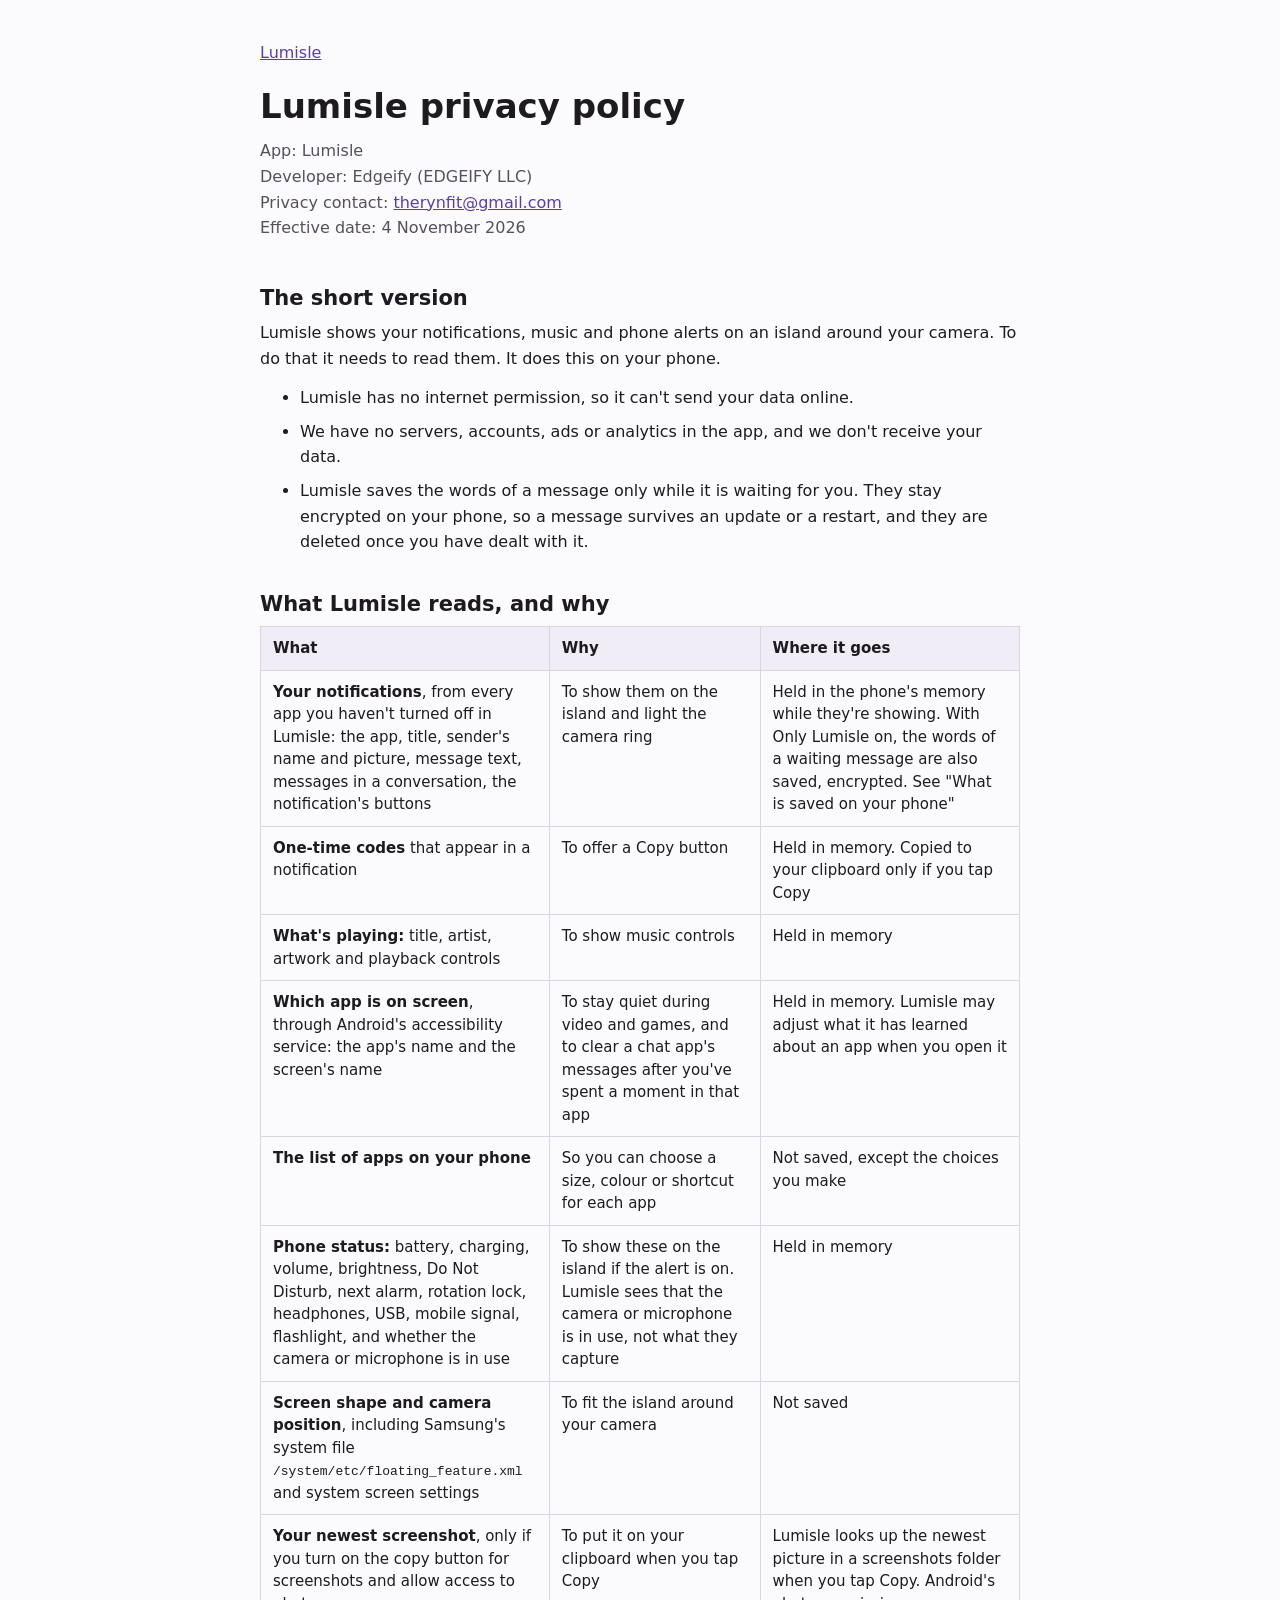
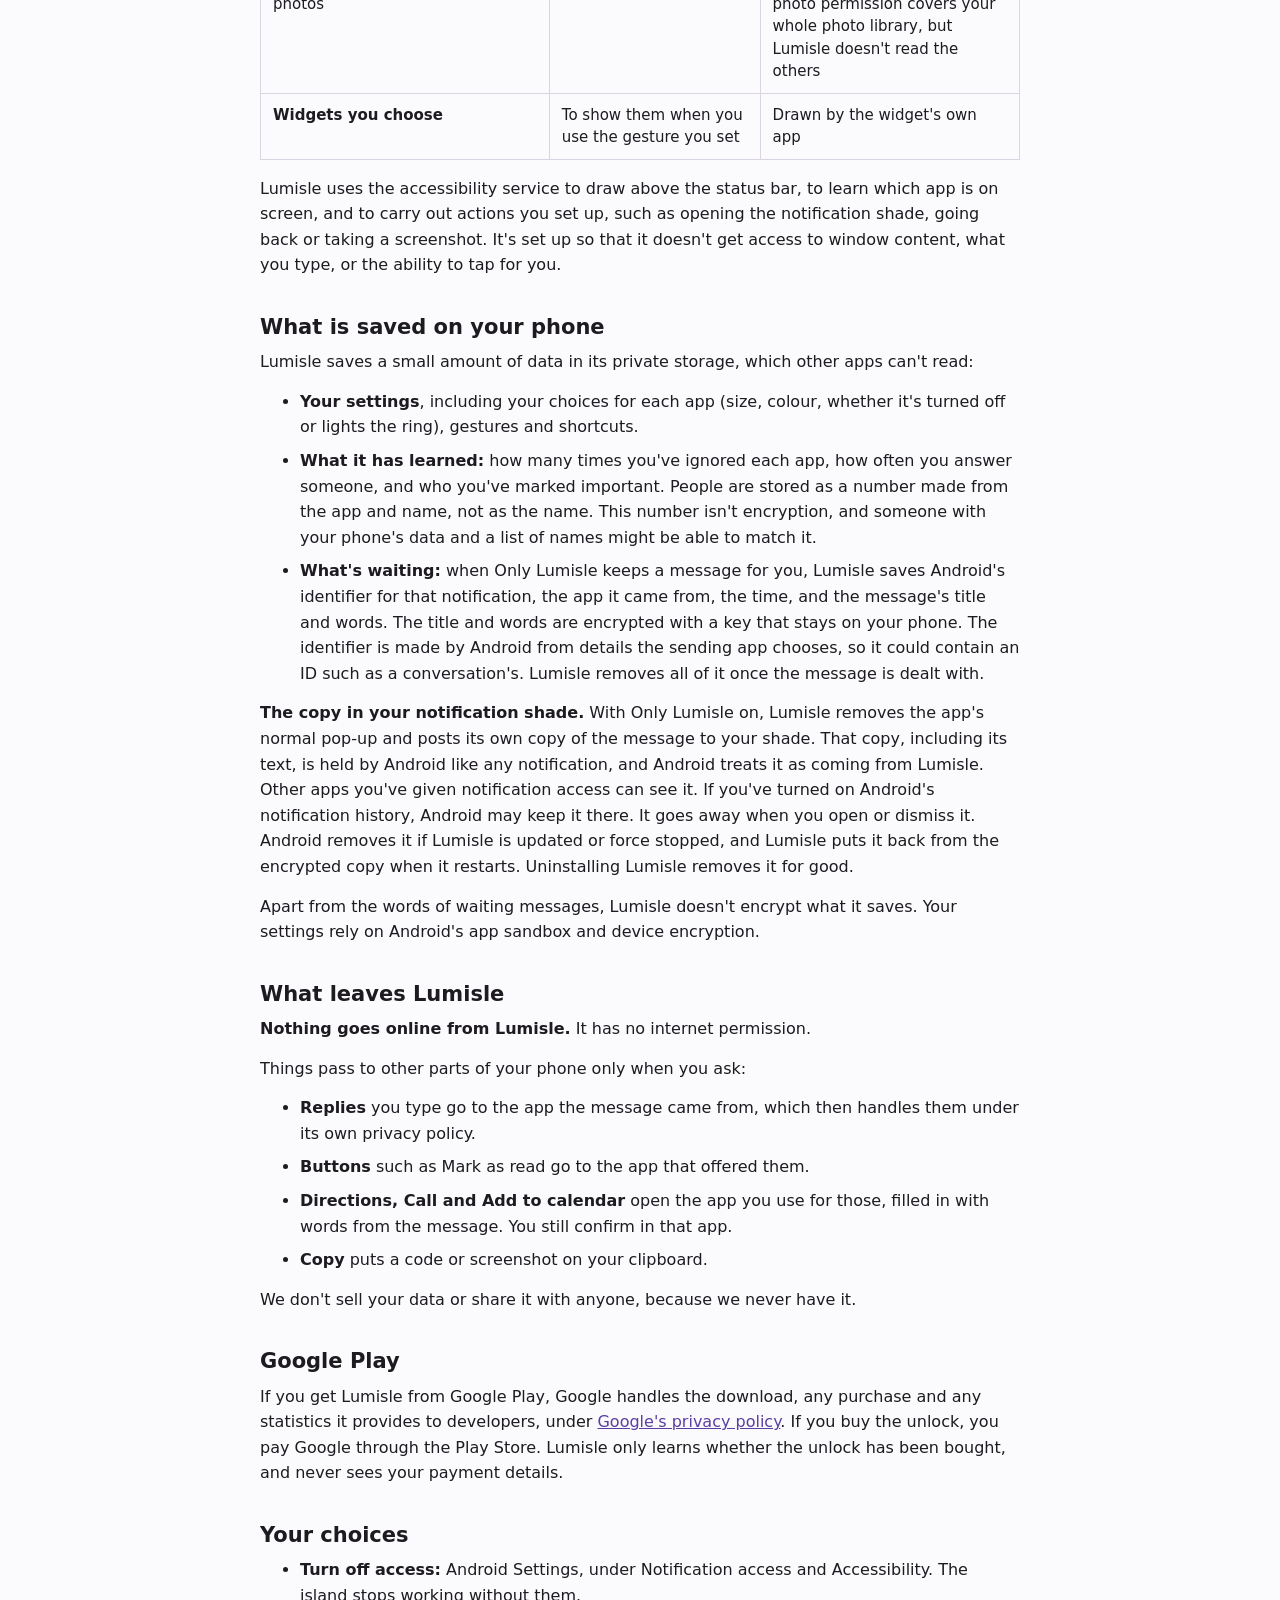
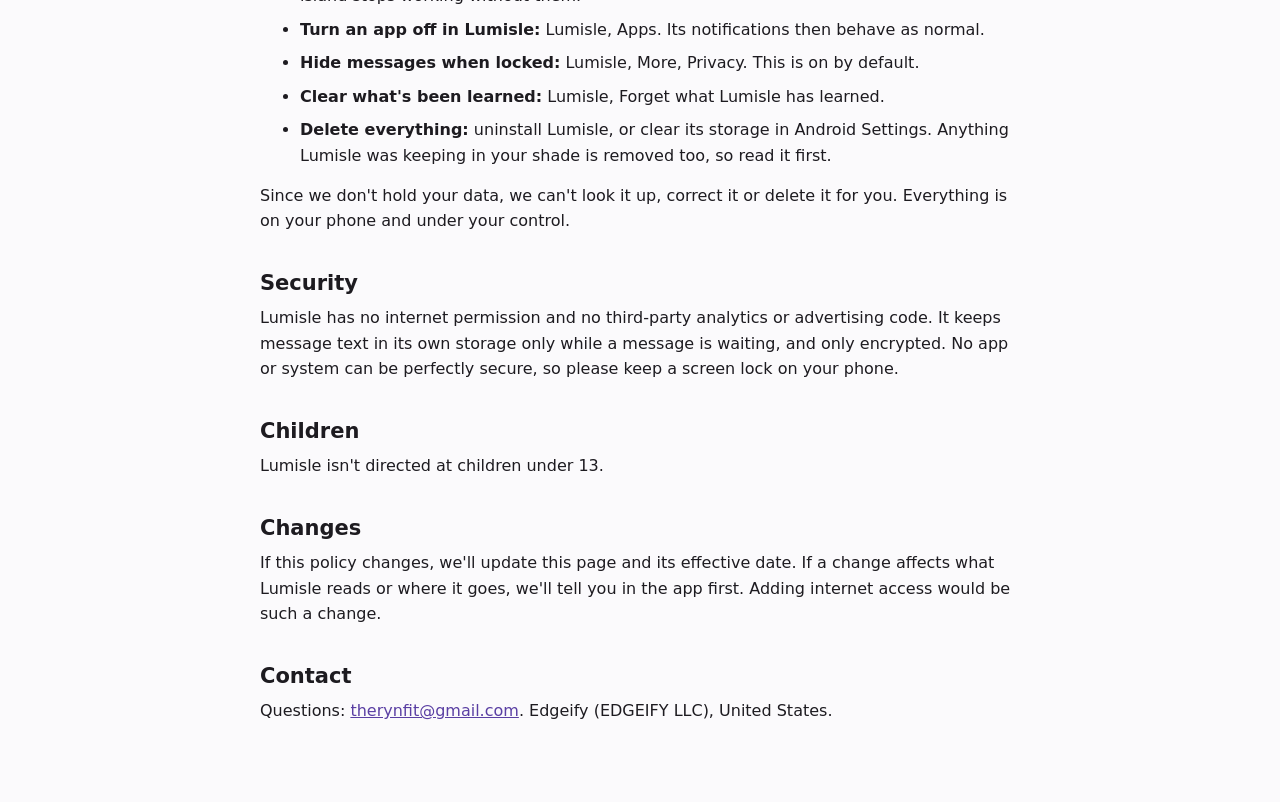
==== privacy.html @ 69b685a6 "Add Lumisle home and privacy policy pages Co-Authored-By: Claude Opus 5.5 <noreply@anthropic.com>" ====
<!doctype html>
<html lang="en">
<head>
<meta charset="utf-8">
<meta name="viewport" content="width=device-width, initial-scale=1">
<title>Lumisle privacy policy</title>
<meta name="description" content="What the Lumisle Android app reads, what it saves on your phone, and what leaves it.">
<link rel="stylesheet" href="style.css">
</head>
<body>
<main>
<p class="crumb"><a href="./">Lumisle</a></p>
<h1>Lumisle privacy policy</h1>
<p class="meta">App: Lumisle<br>Developer: Edgeify (EDGEIFY LLC)<br>Privacy contact: <a href="mailto:therynfit@gmail.com">therynfit@gmail.com</a><br>Effective date: 4 November 2026</p>

<h2>The short version</h2>
<p>Lumisle shows your notifications, music and phone alerts on an island around your camera. To do that it needs to read them. It does this on your phone.</p>
<ul>
<li>Lumisle has no internet permission, so it can't send your data online.</li>
<li>We have no servers, accounts, ads or analytics in the app, and we don't receive your data.</li>
<li>Lumisle saves the words of a message only while it is waiting for you. They stay encrypted on your phone, so a message survives an update or a restart, and they are deleted once you have dealt with it.</li>
</ul>

<h2>What Lumisle reads, and why</h2>
<div class="table">
<table>
<thead><tr><th scope="col">What</th><th scope="col">Why</th><th scope="col">Where it goes</th></tr></thead>
<tbody>
<tr><td><strong>Your notifications</strong>, from every app you haven't turned off in Lumisle: the app, title, sender's name and picture, message text, messages in a conversation, the notification's buttons</td><td>To show them on the island and light the camera ring</td><td>Held in the phone's memory while they're showing. With Only Lumisle on, the words of a waiting message are also saved, encrypted. See "What is saved on your phone"</td></tr>
<tr><td><strong>One-time codes</strong> that appear in a notification</td><td>To offer a Copy button</td><td>Held in memory. Copied to your clipboard only if you tap Copy</td></tr>
<tr><td><strong>What's playing:</strong> title, artist, artwork and playback controls</td><td>To show music controls</td><td>Held in memory</td></tr>
<tr><td><strong>Which app is on screen</strong>, through Android's accessibility service: the app's name and the screen's name</td><td>To stay quiet during video and games, and to clear a chat app's messages after you've spent a moment in that app</td><td>Held in memory. Lumisle may adjust what it has learned about an app when you open it</td></tr>
<tr><td><strong>The list of apps on your phone</strong></td><td>So you can choose a size, colour or shortcut for each app</td><td>Not saved, except the choices you make</td></tr>
<tr><td><strong>Phone status:</strong> battery, charging, volume, brightness, Do Not Disturb, next alarm, rotation lock, headphones, USB, mobile signal, flashlight, and whether the camera or microphone is in use</td><td>To show these on the island if the alert is on. Lumisle sees that the camera or microphone is in use, not what they capture</td><td>Held in memory</td></tr>
<tr><td><strong>Screen shape and camera position</strong>, including Samsung's system file <code>/system/etc/floating_feature.xml</code> and system screen settings</td><td>To fit the island around your camera</td><td>Not saved</td></tr>
<tr><td><strong>Your newest screenshot</strong>, only if you turn on the copy button for screenshots and allow access to photos</td><td>To put it on your clipboard when you tap Copy</td><td>Lumisle looks up the newest picture in a screenshots folder when you tap Copy. Android's photo permission covers your whole photo library, but Lumisle doesn't read the others</td></tr>
<tr><td><strong>Widgets you choose</strong></td><td>To show them when you use the gesture you set</td><td>Drawn by the widget's own app</td></tr>
</tbody>
</table>
</div>
<p>Lumisle uses the accessibility service to draw above the status bar, to learn which app is on screen, and to carry out actions you set up, such as opening the notification shade, going back or taking a screenshot. It's set up so that it doesn't get access to window content, what you type, or the ability to tap for you.</p>

<h2>What is saved on your phone</h2>
<p>Lumisle saves a small amount of data in its private storage, which other apps can't read:</p>
<ul>
<li><strong>Your settings</strong>, including your choices for each app (size, colour, whether it's turned off or lights the ring), gestures and shortcuts.</li>
<li><strong>What it has learned:</strong> how many times you've ignored each app, how often you answer someone, and who you've marked important. People are stored as a number made from the app and name, not as the name. This number isn't encryption, and someone with your phone's data and a list of names might be able to match it.</li>
<li><strong>What's waiting:</strong> when Only Lumisle keeps a message for you, Lumisle saves Android's identifier for that notification, the app it came from, the time, and the message's title and words. The title and words are encrypted with a key that stays on your phone. The identifier is made by Android from details the sending app chooses, so it could contain an ID such as a conversation's. Lumisle removes all of it once the message is dealt with.</li>
</ul>
<p><strong>The copy in your notification shade.</strong> With Only Lumisle on, Lumisle removes the app's normal pop-up and posts its own copy of the message to your shade. That copy, including its text, is held by Android like any notification, and Android treats it as coming from Lumisle. Other apps you've given notification access can see it. If you've turned on Android's notification history, Android may keep it there. It goes away when you open or dismiss it. Android removes it if Lumisle is updated or force stopped, and Lumisle puts it back from the encrypted copy when it restarts. Uninstalling Lumisle removes it for good.</p>
<p>Apart from the words of waiting messages, Lumisle doesn't encrypt what it saves. Your settings rely on Android's app sandbox and device encryption.</p>

<h2>What leaves Lumisle</h2>
<p><strong>Nothing goes online from Lumisle.</strong> It has no internet permission.</p>
<p>Things pass to other parts of your phone only when you ask:</p>
<ul>
<li><strong>Replies</strong> you type go to the app the message came from, which then handles them under its own privacy policy.</li>
<li><strong>Buttons</strong> such as Mark as read go to the app that offered them.</li>
<li><strong>Directions, Call and Add to calendar</strong> open the app you use for those, filled in with words from the message. You still confirm in that app.</li>
<li><strong>Copy</strong> puts a code or screenshot on your clipboard.</li>
</ul>
<p>We don't sell your data or share it with anyone, because we never have it.</p>

<h2>Google Play</h2>
<p>If you get Lumisle from Google Play, Google handles the download, any purchase and any statistics it provides to developers, under <a href="https://policies.google.com/privacy">Google's privacy policy</a>. If you buy the unlock, you pay Google through the Play Store. Lumisle only learns whether the unlock has been bought, and never sees your payment details.</p>

<h2>Your choices</h2>
<ul>
<li><strong>Turn off access:</strong> Android Settings, under Notification access and Accessibility. The island stops working without them.</li>
<li><strong>Turn an app off in Lumisle:</strong> Lumisle, Apps. Its notifications then behave as normal.</li>
<li><strong>Hide messages when locked:</strong> Lumisle, More, Privacy. This is on by default.</li>
<li><strong>Clear what's been learned:</strong> Lumisle, Forget what Lumisle has learned.</li>
<li><strong>Delete everything:</strong> uninstall Lumisle, or clear its storage in Android Settings. Anything Lumisle was keeping in your shade is removed too, so read it first.</li>
</ul>
<p>Since we don't hold your data, we can't look it up, correct it or delete it for you. Everything is on your phone and under your control.</p>

<h2>Security</h2>
<p>Lumisle has no internet permission and no third-party analytics or advertising code. It keeps message text in its own storage only while a message is waiting, and only encrypted. No app or system can be perfectly secure, so please keep a screen lock on your phone.</p>

<h2>Children</h2>
<p>Lumisle isn't directed at children under 13.</p>

<h2>Changes</h2>
<p>If this policy changes, we'll update this page and its effective date. If a change affects what Lumisle reads or where it goes, we'll tell you in the app first. Adding internet access would be such a change.</p>

<h2>Contact</h2>
<p>Questions: <a href="mailto:therynfit@gmail.com">therynfit@gmail.com</a>. Edgeify (EDGEIFY LLC), United States.</p>
</main>
</body>
</html>
---- style.css ----
:root {
  color-scheme: light dark;
  --bg: #FBFAFC; --fg: #1D1B20; --soft: #55505C; --line: #DAD5E0; --link: #5A3FA3; --band: #F1EDF6;
}
@media (prefers-color-scheme: dark) {
  :root { --bg: #141218; --fg: #E6E0E9; --soft: #CAC4D0; --line: #3C3843; --link: #D0BCFF; --band: #211F26; }
}
* { box-sizing: border-box; }
body { margin: 0; background: var(--bg); color: var(--fg); font: 16px/1.6 Inter, "Segoe UI", Roboto, system-ui, sans-serif; padding: 40px max(16px, env(safe-area-inset-right, 0px)) 64px max(16px, env(safe-area-inset-left, 0px)); }
main { max-width: 760px; margin: 0 auto; }
h1 { font-size: 34px; line-height: 1.2; font-weight: 600; margin: 0 0 12px; text-wrap: balance; }
h2 { font-size: 21px; line-height: 1.3; font-weight: 600; margin: 36px 0 8px; }
p, ul { margin: 0 0 14px; }
li { margin-bottom: 8px; }
a { color: var(--link); }
.crumb { margin-bottom: 20px; }
.meta { color: var(--soft); padding-bottom: 8px; }
.lede { font-size: 20px; line-height: 1.45; color: var(--soft); }
.table { overflow-x: auto; margin-bottom: 16px; }
table { width: 100%; min-width: 560px; border-collapse: collapse; font-size: 15px; line-height: 1.5; }
th { text-align: left; background: var(--band); font-weight: 600; }
th, td { padding: 10px 12px; border: 1px solid var(--line); vertical-align: top; }
code { font-size: 13px; overflow-wrap: anywhere; }
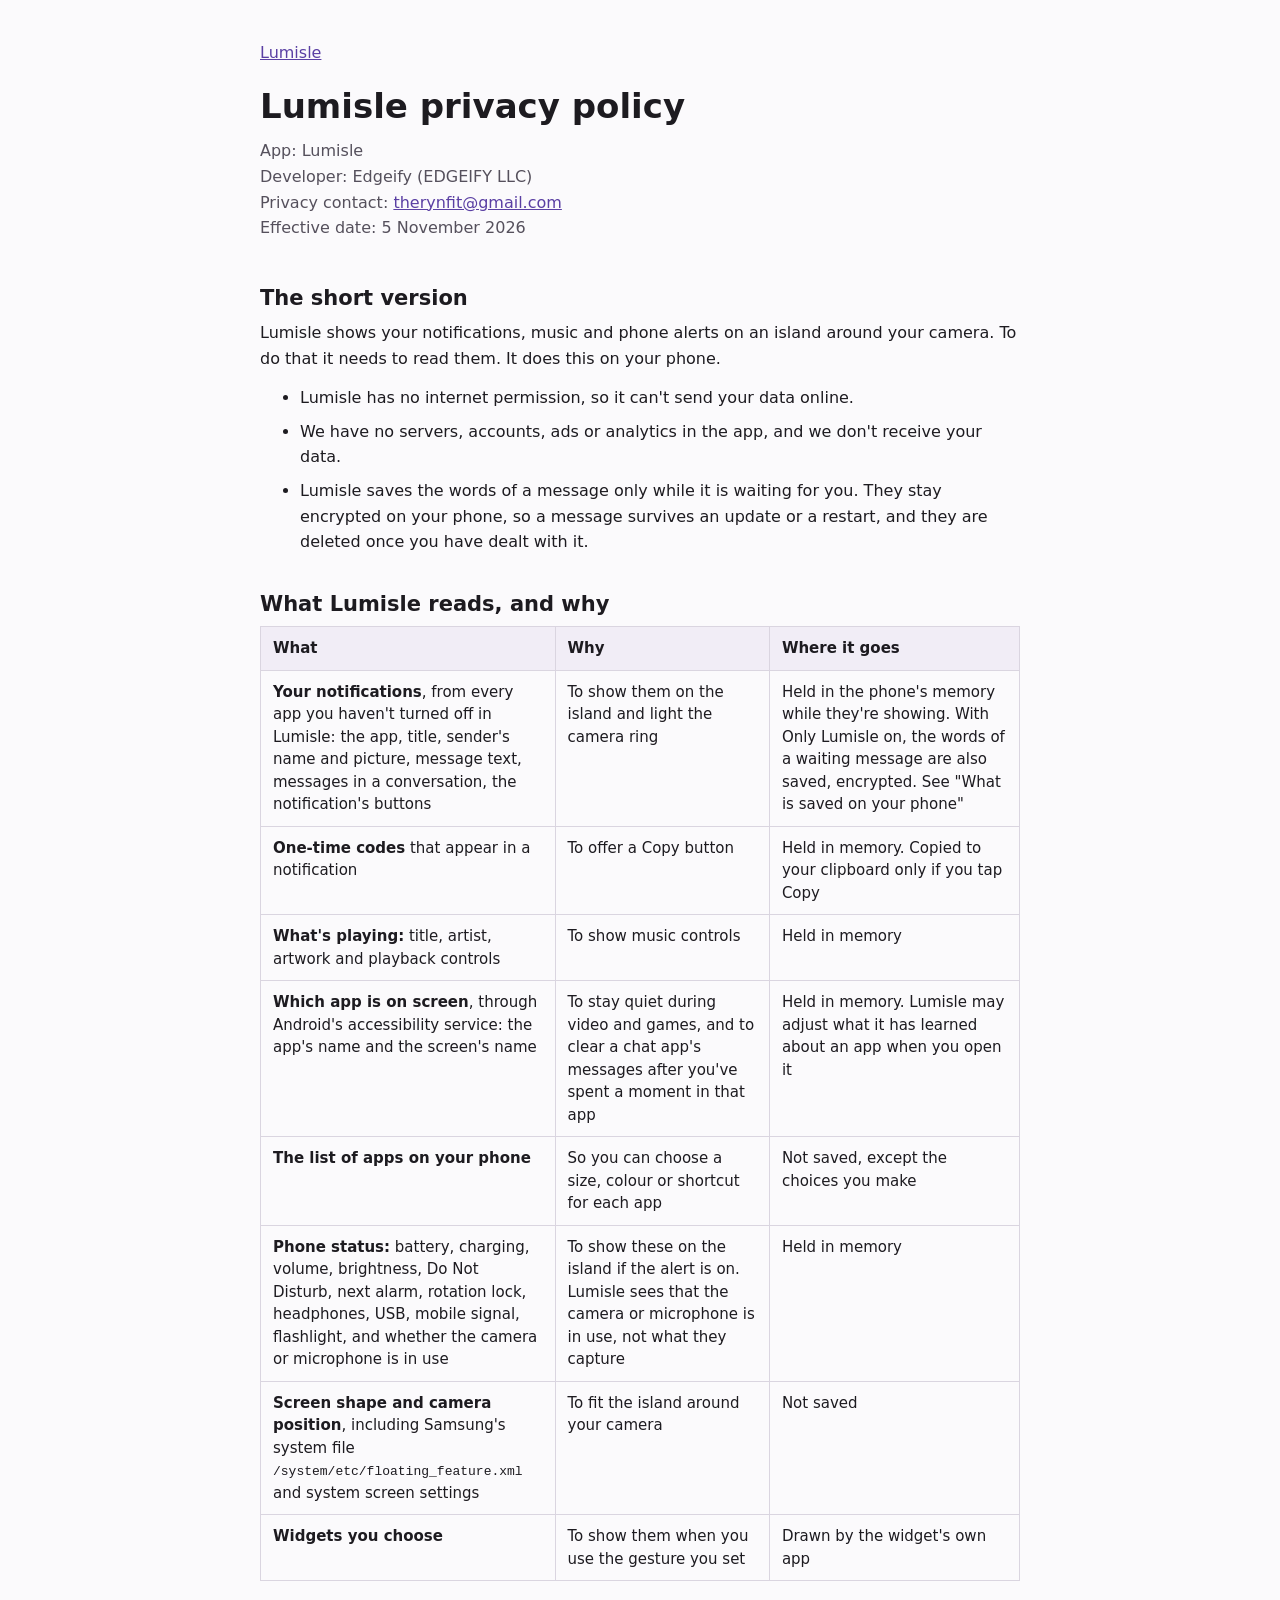
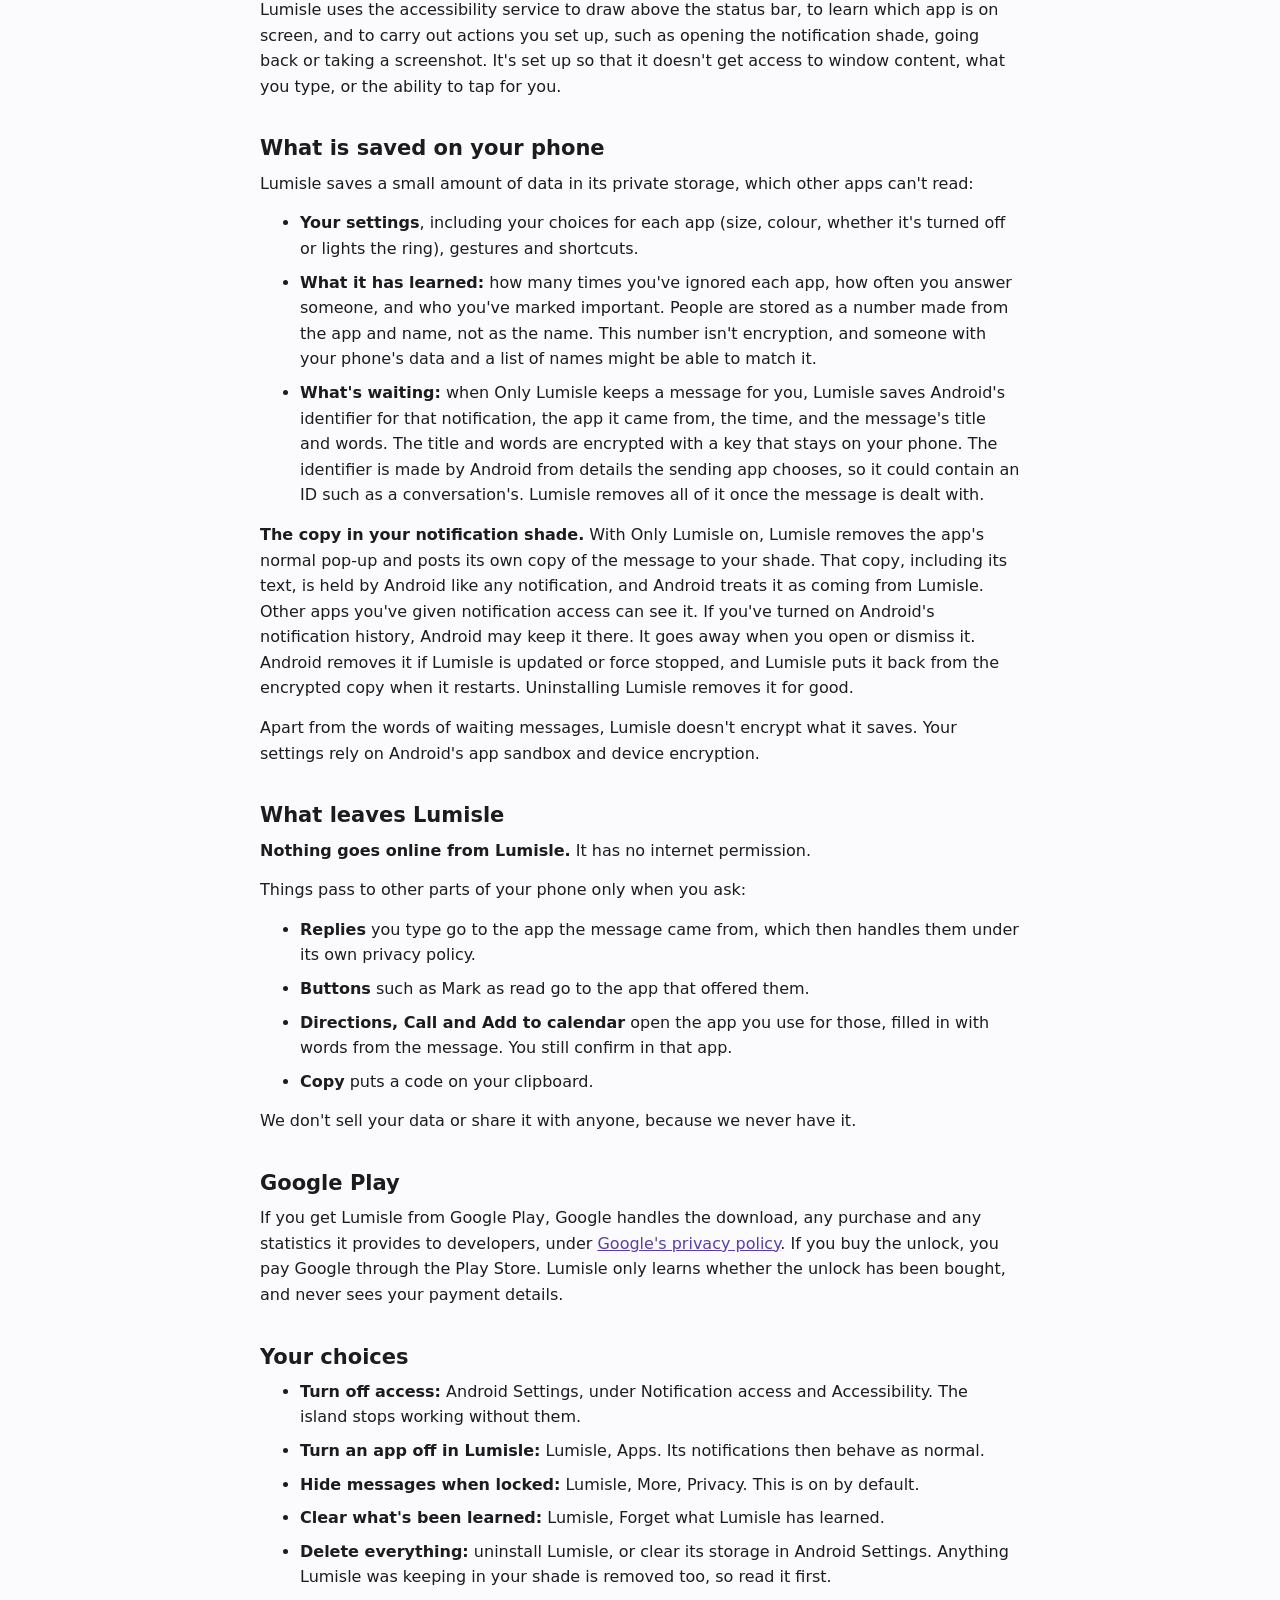
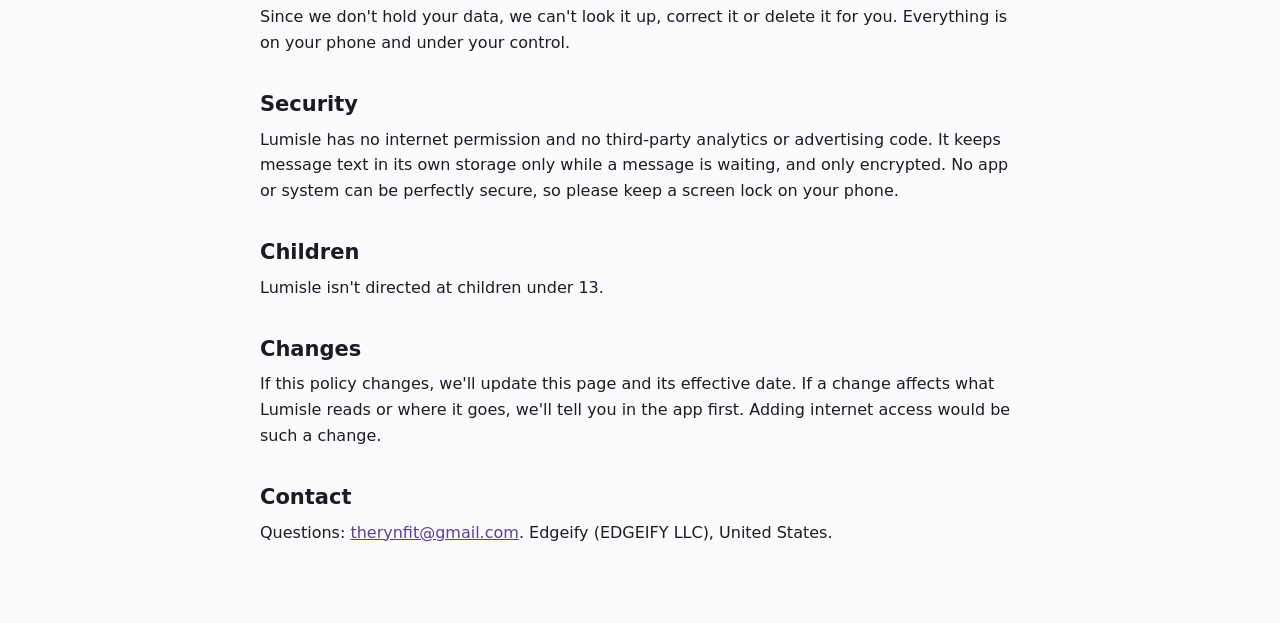
==== commit 927c1493: "Remove screenshot copying from the privacy policy Lumisle 0.1.1 no longer has the Copy button on scr" ====
--- a/privacy.html
+++ b/privacy.html
@@ -11,7 +11,7 @@
 <main>
 <p class="crumb"><a href="./">Lumisle</a></p>
 <h1>Lumisle privacy policy</h1>
-<p class="meta">App: Lumisle<br>Developer: Edgeify (EDGEIFY LLC)<br>Privacy contact: <a href="mailto:therynfit@gmail.com">therynfit@gmail.com</a><br>Effective date: 4 November 2026</p>
+<p class="meta">App: Lumisle<br>Developer: Edgeify (EDGEIFY LLC)<br>Privacy contact: <a href="mailto:therynfit@gmail.com">therynfit@gmail.com</a><br>Effective date: 5 November 2026</p>
 
 <h2>The short version</h2>
 <p>Lumisle shows your notifications, music and phone alerts on an island around your camera. To do that it needs to read them. It does this on your phone.</p>
@@ -33,7 +33,6 @@
 <tr><td><strong>The list of apps on your phone</strong></td><td>So you can choose a size, colour or shortcut for each app</td><td>Not saved, except the choices you make</td></tr>
 <tr><td><strong>Phone status:</strong> battery, charging, volume, brightness, Do Not Disturb, next alarm, rotation lock, headphones, USB, mobile signal, flashlight, and whether the camera or microphone is in use</td><td>To show these on the island if the alert is on. Lumisle sees that the camera or microphone is in use, not what they capture</td><td>Held in memory</td></tr>
 <tr><td><strong>Screen shape and camera position</strong>, including Samsung's system file <code>/system/etc/floating_feature.xml</code> and system screen settings</td><td>To fit the island around your camera</td><td>Not saved</td></tr>
-<tr><td><strong>Your newest screenshot</strong>, only if you turn on the copy button for screenshots and allow access to photos</td><td>To put it on your clipboard when you tap Copy</td><td>Lumisle looks up the newest picture in a screenshots folder when you tap Copy. Android's photo permission covers your whole photo library, but Lumisle doesn't read the others</td></tr>
 <tr><td><strong>Widgets you choose</strong></td><td>To show them when you use the gesture you set</td><td>Drawn by the widget's own app</td></tr>
 </tbody>
 </table>
@@ -57,7 +56,7 @@
 <li><strong>Replies</strong> you type go to the app the message came from, which then handles them under its own privacy policy.</li>
 <li><strong>Buttons</strong> such as Mark as read go to the app that offered them.</li>
 <li><strong>Directions, Call and Add to calendar</strong> open the app you use for those, filled in with words from the message. You still confirm in that app.</li>
-<li><strong>Copy</strong> puts a code or screenshot on your clipboard.</li>
+<li><strong>Copy</strong> puts a code on your clipboard.</li>
 </ul>
 <p>We don't sell your data or share it with anyone, because we never have it.</p>
 
